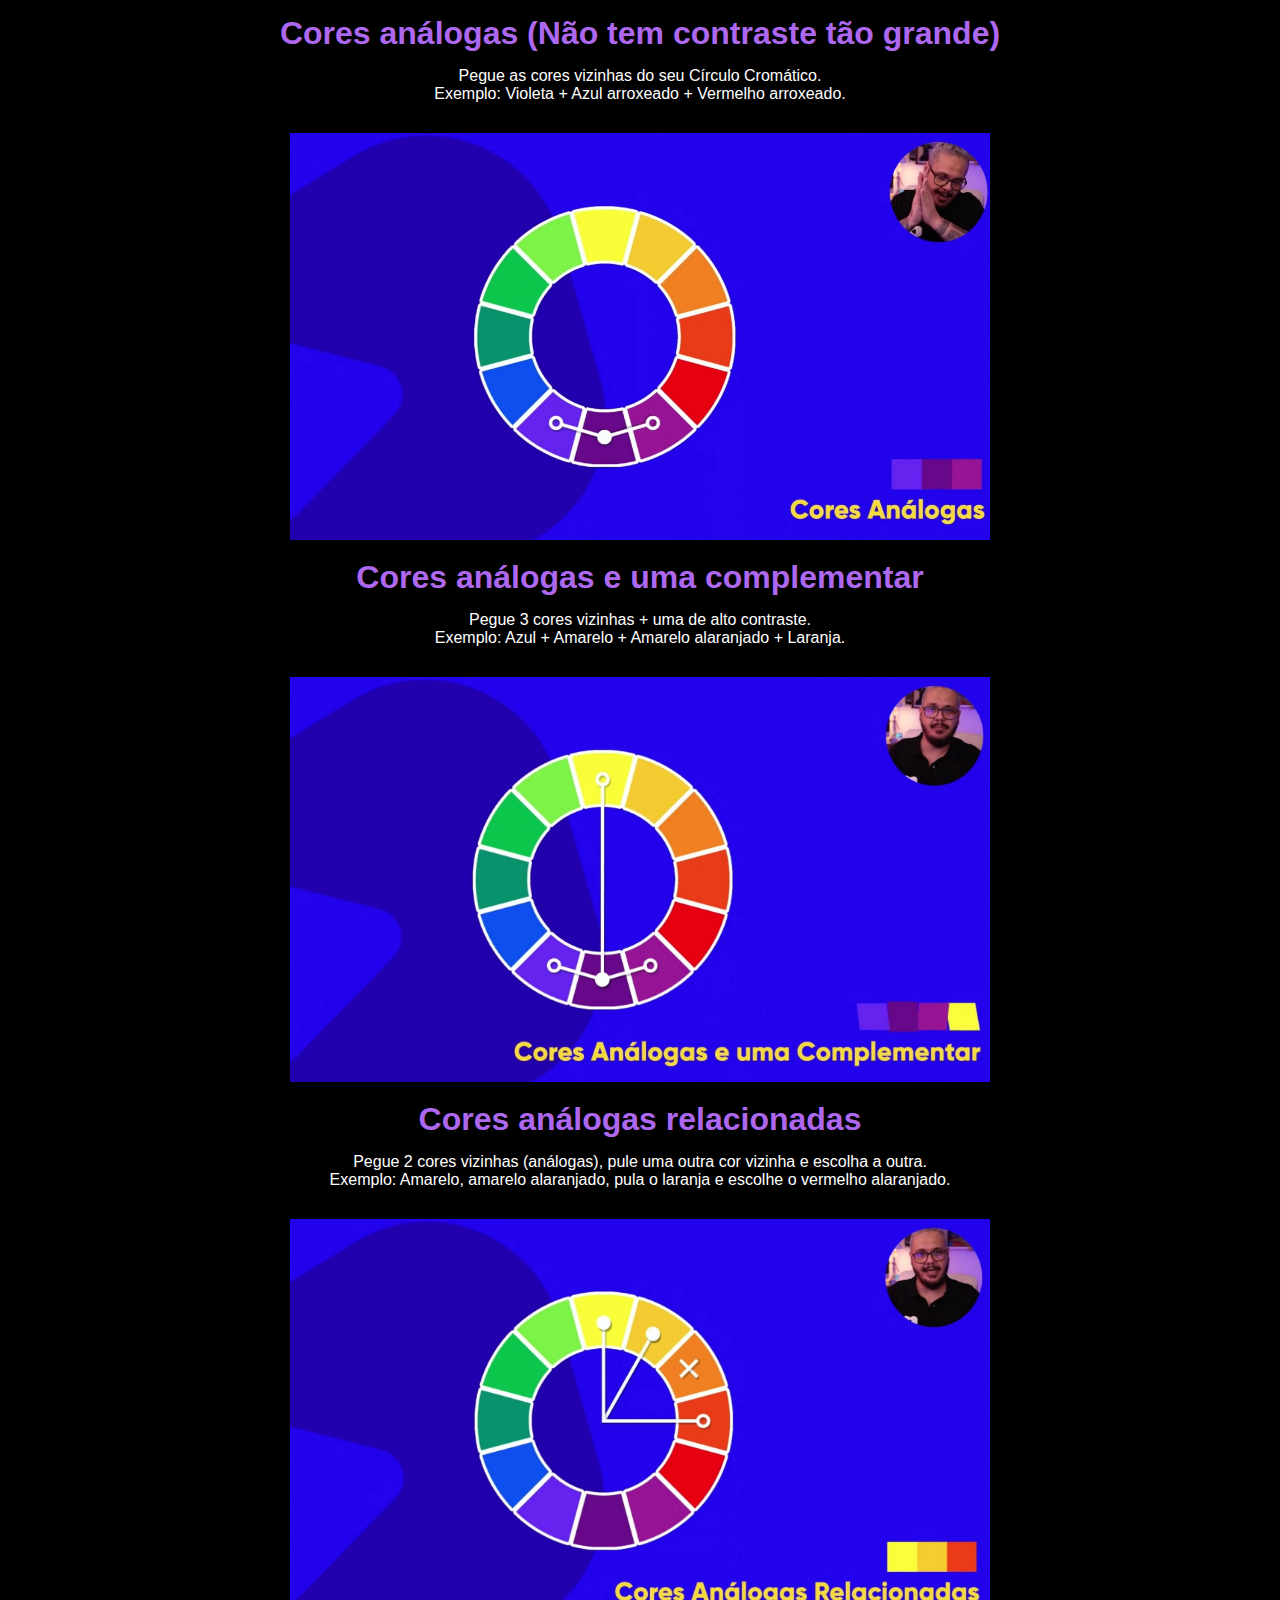
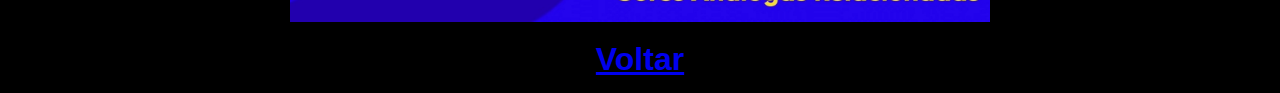
==== analogas.html @ 0d78cdd1 "Adicionando páginas extras" ====
<!DOCTYPE html>
<html lang="pt-br">
<head>
    <meta charset="UTF-8">
    <meta http-equiv="X-UA-Compatible" content="IE=edge">
    <meta name="viewport" content="width=device-width, initial-scale=1.0">
    <link rel="stylesheet" href="style.css">
    <title>All core - Cores análogas</title>
    <link rel="shortcut icon" href="imagens/favicon.ico" type="image/x-icon">
</head>
<body>
    <h1>Cores análogas (Não tem contraste tão grande)</h1>
    <p> Pegue as cores vizinhas do seu Círculo Cromático.<br> Exemplo: Violeta + Azul arroxeado + Vermelho arroxeado.</p>
    <img src="imagens/coresanalogas.jpg" alt="Cores análogas by Gustavo Guanabara">
    
    <h1>Cores análogas e uma complementar</h1>
    <p>Pegue 3 cores vizinhas + uma de alto contraste.<br> Exemplo: Azul + Amarelo + Amarelo alaranjado + Laranja.</p>
    <img src="imagens/coresanalogaseumacomplementar.jpg" alt="Cores análogas e uma complementar by Gustavo Guanabara">

    <h1>Cores análogas relacionadas</h1>
    <p>Pegue 2 cores vizinhas (análogas), pule uma outra cor vizinha e escolha a outra.<br>Exemplo: Amarelo, amarelo alaranjado, pula o laranja e escolhe o vermelho alaranjado.</p>
    <img src="imagens/coresanalogasrelacionadas.jpg" alt="Cores análogas relacionadas by Gustavo Guanabara">

    <h1><a href="index.html">Voltar</a></h1>
</body>
</html>
---- style.css ----
* { margin: 0; padding: 0; }
body {
    background-color: #000000;
    font-family: Arial, Helvetica, sans-serif;
    color:#ffffff;
    text-align: center;
}
.slider {
    display: block;
    height: 703px;
    width: 1250px;
    margin: auto;
    margin-top: 20px;
    position: relative;
}

.slider li {
    list-style: none;
    position: absolute;
}

.slider img {
    margin: auto;
    height: 100%;
    width: 100%;
    vertical-align: top;
    opacity: 0;
    visibility: hidden;
}
.slider input {
    display: none;
}
.slider label {
    background-color: rgb(255, 255, 255);
    bottom: 10px;
    cursor: pointer;
    display: block;
    height: 10px;
    position: absolute;
    width: 10px;
    z-index: 10;
}
.slider li:nth-child(1) label {
    left: 10px;
}

.slider li:nth-child(2) label {
    left: 40px;
}

.slider li input:checked ~ img {
    opacity: 1;
    visibility: visible;
    z-index: 10;
}
img {
    margin-top: 15px;
}
h1 {
    color: #AD68EF;
    margin: 15px;
}
h2 {
    margin: 15px;
}
p{
    margin: 15px;
}
ul.justify {
    text-align: justify;
    margin-left: 23%;
}
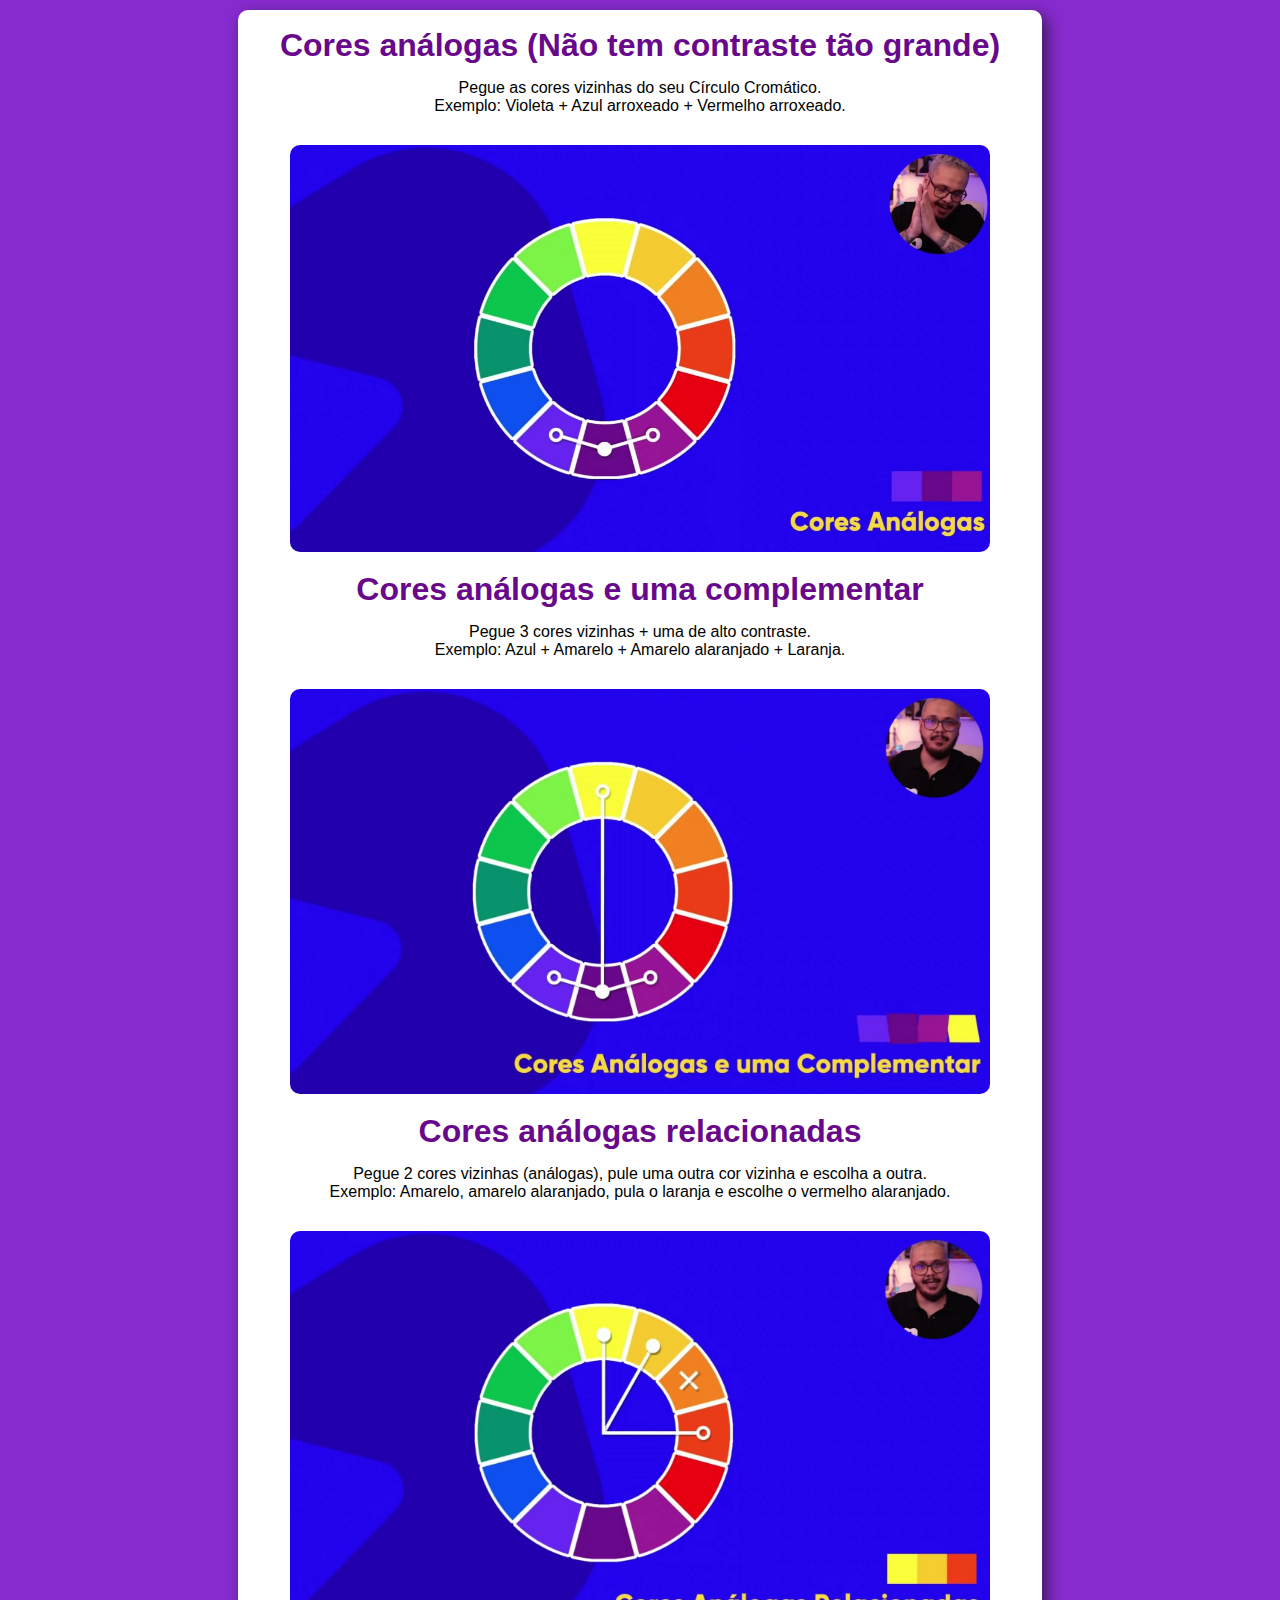
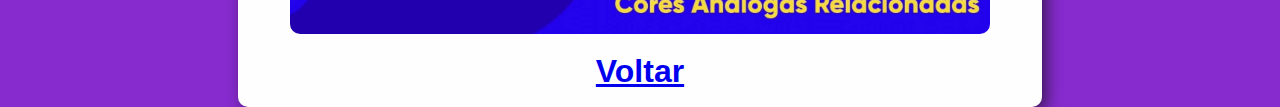
==== commit 65f6e98d: "Aprimorando a estilização do site" ====
--- a/analogas.html
+++ b/analogas.html
@@ -9,18 +9,19 @@
     <link rel="shortcut icon" href="imagens/favicon.ico" type="image/x-icon">
 </head>
 <body>
-    <h1>Cores análogas (Não tem contraste tão grande)</h1>
-    <p> Pegue as cores vizinhas do seu Círculo Cromático.<br> Exemplo: Violeta + Azul arroxeado + Vermelho arroxeado.</p>
-    <img src="imagens/coresanalogas.jpg" alt="Cores análogas by Gustavo Guanabara">
-    
-    <h1>Cores análogas e uma complementar</h1>
-    <p>Pegue 3 cores vizinhas + uma de alto contraste.<br> Exemplo: Azul + Amarelo + Amarelo alaranjado + Laranja.</p>
-    <img src="imagens/coresanalogaseumacomplementar.jpg" alt="Cores análogas e uma complementar by Gustavo Guanabara">
 
-    <h1>Cores análogas relacionadas</h1>
-    <p>Pegue 2 cores vizinhas (análogas), pule uma outra cor vizinha e escolha a outra.<br>Exemplo: Amarelo, amarelo alaranjado, pula o laranja e escolhe o vermelho alaranjado.</p>
-    <img src="imagens/coresanalogasrelacionadas.jpg" alt="Cores análogas relacionadas by Gustavo Guanabara">
-
-    <h1><a href="index.html">Voltar</a></h1>
+    <div class="main">
+        <h1>Cores análogas (Não tem contraste tão grande)</h1>
+        <p> Pegue as cores vizinhas do seu Círculo Cromático.<br> Exemplo: Violeta + Azul arroxeado + Vermelho arroxeado.</p>
+        <img src="imagens/coresanalogas.jpg" alt="Cores análogas by Gustavo Guanabara">
+        
+        <h1>Cores análogas e uma complementar</h1>
+        <p>Pegue 3 cores vizinhas + uma de alto contraste.<br> Exemplo: Azul + Amarelo + Amarelo alaranjado + Laranja.</p>
+        <img src="imagens/coresanalogaseumacomplementar.jpg" alt="Cores análogas e uma complementar by Gustavo Guanabara">
+        <h1>Cores análogas relacionadas</h1>
+        <p>Pegue 2 cores vizinhas (análogas), pule uma outra cor vizinha e escolha a outra.<br>Exemplo: Amarelo, amarelo alaranjado, pula o laranja e escolhe o vermelho alaranjado.</p>
+        <img src="imagens/coresanalogasrelacionadas.jpg" alt="Cores análogas relacionadas by Gustavo Guanabara">
+        <h1><a href="index.html">Voltar</a></h1>
+    </div>
 </body>
 </html>--- a/style.css
+++ b/style.css
@@ -1,17 +1,44 @@
 * { margin: 0; padding: 0; }
+@import url('https://fonts.googleapis.com/css2?family=Lato:ital,wght@0,100;0,300;0,400;0,700;0,900;1,400;1,700;1,900&display=swap');
+@import url('https://fonts.googleapis.com/css2?family=Roboto:ital,wght@0,400;0,500;0,700;0,900;1,400;1,500;1,700;1,900&display=swap');
+
 body {
-    background-color: #000000;
-    font-family: Arial, Helvetica, sans-serif;
-    color:#ffffff;
+    background-color: #872BCF;
+    font-family: 'Lato', sans-serif;
+    color:#010100;
     text-align: center;
+}
+main {
+    background-color: #FEFEFF;
+    font-family: 'Lato', sans-serif;
+    color:#010100;
+    text-align: center;
+    margin: auto;
+}
+.main {
+    background-color: #FEFEFF;
+    font-family: 'Lato', sans-serif;
+    color:#010100;
+    text-align: center;
+    margin-top: 10px !important;
+    margin: auto;
+    border-radius: 10px;
+    box-shadow: 5px 5px 15px rgba(16, 16, 16, 0.626);
+    width: 800px;
+    padding: 2px;
+}
+img {
+    border-radius: 10px;
 }
 .slider {
     display: block;
-    height: 703px;
-    width: 1250px;
+    height: 695px;
+    width: 1214px;
     margin: auto;
     margin-top: 20px;
     position: relative;
+    box-shadow: 5px 5px 15px rgba(16, 16, 16, 0.626);
+    border-radius: 0px;
 }
 
 .slider li {
@@ -26,19 +53,21 @@
     vertical-align: top;
     opacity: 0;
     visibility: hidden;
+    border-radius: 0 !important; 
 }
 .slider input {
     display: none;
 }
 .slider label {
-    background-color: rgb(255, 255, 255);
-    bottom: 10px;
+    background-color: #FEFEFF;
+    bottom: 20px;
     cursor: pointer;
     display: block;
-    height: 10px;
+    height: 12px;
     position: absolute;
-    width: 10px;
+    width: 12px;
     z-index: 10;
+    border-radius: 3px;
 }
 .slider li:nth-child(1) label {
     left: 10px;
@@ -57,7 +86,8 @@
     margin-top: 15px;
 }
 h1 {
-    color: #AD68EF;
+    font-family: Arial, Helvetica, sans-serif;
+    color:#68088B;
     margin: 15px;
 }
 h2 {
@@ -69,4 +99,14 @@
 ul.justify {
     text-align: justify;
     margin-left: 23%;
+}
+ul.conheca {
+    list-style: none;
+    display: flex;
+    flex-wrap: wrap;
+    gap: 20px;
+    margin-left: 10%;
+}
+footer {
+    padding: 20px;
 }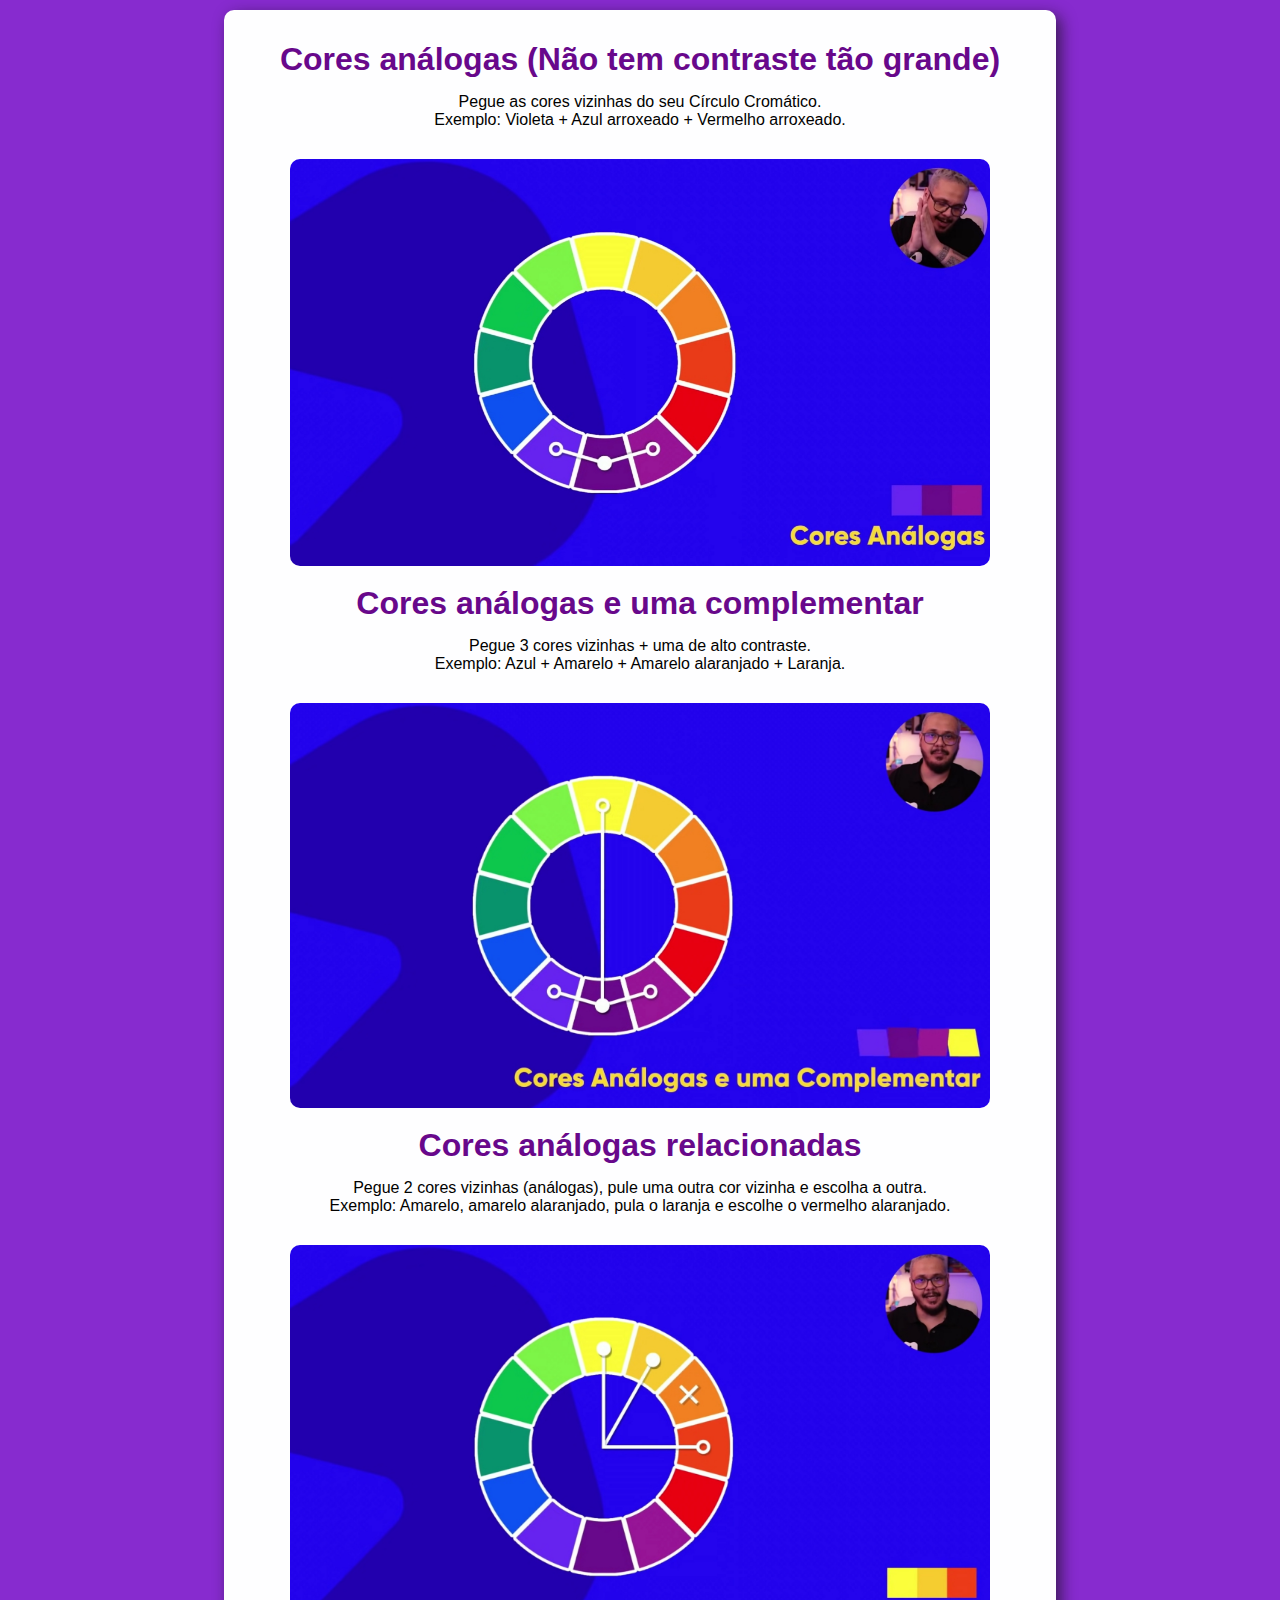
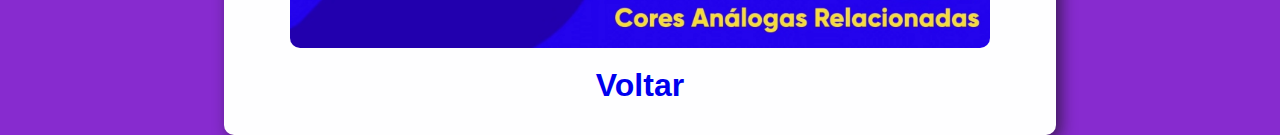
==== commit a28fc0f7: "Adicionando a tag article" ====
--- a/analogas.html
+++ b/analogas.html
@@ -11,16 +11,18 @@
 <body>
 
     <div class="main">
-        <h1>Cores análogas (Não tem contraste tão grande)</h1>
-        <p> Pegue as cores vizinhas do seu Círculo Cromático.<br> Exemplo: Violeta + Azul arroxeado + Vermelho arroxeado.</p>
-        <img src="imagens/coresanalogas.jpg" alt="Cores análogas by Gustavo Guanabara">
-        
-        <h1>Cores análogas e uma complementar</h1>
-        <p>Pegue 3 cores vizinhas + uma de alto contraste.<br> Exemplo: Azul + Amarelo + Amarelo alaranjado + Laranja.</p>
-        <img src="imagens/coresanalogaseumacomplementar.jpg" alt="Cores análogas e uma complementar by Gustavo Guanabara">
-        <h1>Cores análogas relacionadas</h1>
-        <p>Pegue 2 cores vizinhas (análogas), pule uma outra cor vizinha e escolha a outra.<br>Exemplo: Amarelo, amarelo alaranjado, pula o laranja e escolhe o vermelho alaranjado.</p>
-        <img src="imagens/coresanalogasrelacionadas.jpg" alt="Cores análogas relacionadas by Gustavo Guanabara">
+        <article>
+            <h1>Cores análogas (Não tem contraste tão grande)</h1>
+            <p>Pegue as cores vizinhas do seu Círculo Cromático.<br> Exemplo: Violeta + Azul arroxeado + Vermelho arroxeado.</p>
+            <img src="imagens/coresanalogas.jpg" alt="Cores análogas by Gustavo Guanabara">
+            
+            <h1>Cores análogas e uma complementar</h1>
+            <p>Pegue 3 cores vizinhas + uma de alto contraste.<br> Exemplo: Azul + Amarelo + Amarelo alaranjado + Laranja.</p>
+            <img src="imagens/coresanalogaseumacomplementar.jpg" alt="Cores análogas e uma complementar by Gustavo Guanabara">
+            <h1>Cores análogas relacionadas</h1>
+            <p>Pegue 2 cores vizinhas (análogas), pule uma outra cor vizinha e escolha a outra.<br> Exemplo: Amarelo, amarelo alaranjado, pula o laranja e escolhe o vermelho alaranjado.</p>
+            <img src="imagens/coresanalogasrelacionadas.jpg" alt="Cores análogas relacionadas by Gustavo Guanabara">
+        </article>
         <h1><a href="index.html">Voltar</a></h1>
     </div>
 </body>
--- a/style.css
+++ b/style.css
@@ -1,6 +1,30 @@
 * { margin: 0; padding: 0; }
 @import url('https://fonts.googleapis.com/css2?family=Lato:ital,wght@0,100;0,300;0,400;0,700;0,900;1,400;1,700;1,900&display=swap');
 @import url('https://fonts.googleapis.com/css2?family=Roboto:ital,wght@0,400;0,500;0,700;0,900;1,400;1,500;1,700;1,900&display=swap');
+
+
+@-webkit-keyframes scale-up-center {
+
+    0% {
+        -webkit-transform: scale(0.7);
+        transform: scale(0.7);
+    }
+    100% {
+    -webkit-transform: scale(1);
+        transform: scale(1);
+    }
+}
+@keyframes scale-up-center {
+
+    0% {
+        -webkit-transform: scale(0.7);
+        transform: scale(0.7);
+    }
+    100% {
+    -webkit-transform: scale(1);
+        transform: scale(1);
+    }
+}
 
 body {
     background-color: #872BCF;
@@ -25,12 +49,12 @@
     border-radius: 10px;
     box-shadow: 5px 5px 15px rgba(16, 16, 16, 0.626);
     width: 800px;
-    padding: 2px;
+    padding: 1rem;
 }
 img {
     border-radius: 10px;
 }
-.slider {
+section {
     display: block;
     height: 695px;
     width: 1214px;
@@ -38,7 +62,7 @@
     margin-top: 20px;
     position: relative;
     box-shadow: 5px 5px 15px rgba(16, 16, 16, 0.626);
-    border-radius: 0px;
+    border-radius: 2px;
 }
 
 .slider li {
@@ -85,6 +109,15 @@
 img {
     margin-top: 15px;
 }
+a {
+    text-decoration: none;
+}
+a:hover {
+    text-decoration: underline;
+}
+a:active{
+    color: #8e38d0;
+}
 h1 {
     font-family: Arial, Helvetica, sans-serif;
     color:#68088B;
@@ -98,15 +131,83 @@
 }
 ul.justify {
     text-align: justify;
-    margin-left: 23%;
+    margin: 0% 15% 0% 22%;
 }
 ul.conheca {
     list-style: none;
     display: flex;
+    justify-content: center;
     flex-wrap: wrap;
-    gap: 20px;
-    margin-left: 10%;
-}
-footer {
-    padding: 20px;
-}+    gap: 2em;
+    margin: auto;
+}
+img.conheca {
+    margin:0rem 4rem;
+    filter: blur(1px);
+    display: inline-block;
+}
+img.conheca:hover {
+    filter: blur(0px);
+}
+img.conheca:active {
+    -webkit-animation: scale-up-center 0.6s cubic-bezier(0.390, 0.575, 0.565, 1.000) both;
+	animation: scale-up-center 0.4s cubic-bezier(0.390, 0.575, 0.565, 1.000) both;
+}
+footer{
+    padding:2em;
+    margin: 0;
+}
+@media screen and (max-width: 768px) {
+    img, iframe, main, .main{
+        max-width: 100%;
+        max-height: 100%;
+        padding: 0;
+        align-items: center;
+    }
+    section{
+        max-width: 100%;
+        max-height: 395px;
+    }
+@media screen and (max-width: 600px) {
+    img, iframe, main, .main{
+        max-width: 100%;
+        max-height: 100%;
+        padding: 0;
+        align-items: center;
+    }
+    section{
+        max-width: 100%;
+        max-height: 300px;
+}
+@media screen and (max-width: 412px) {
+    img, iframe, main, .main{
+        max-width: 100%;
+        max-height: 100%;
+        padding: 0;
+        align-items: center;
+    }
+    section{
+        max-width: 100%;
+        max-height: 200px;
+}
+@media screen and (max-width: 360px) {
+    img, iframe, main, .main{
+        max-width: 90%;
+        max-height: 90%;
+        padding: 0;
+        align-items: center;
+    }
+    section{
+        max-width: 100%;
+        max-height: 180px;
+}
+.slider label {
+    display: block;
+    height: 8px;
+    position: absolute;
+    width: 8px;
+    z-index: 8;
+    border-radius: 1px;
+    margin-left, margin-right: 8%;
+    padding: 1px;
+}}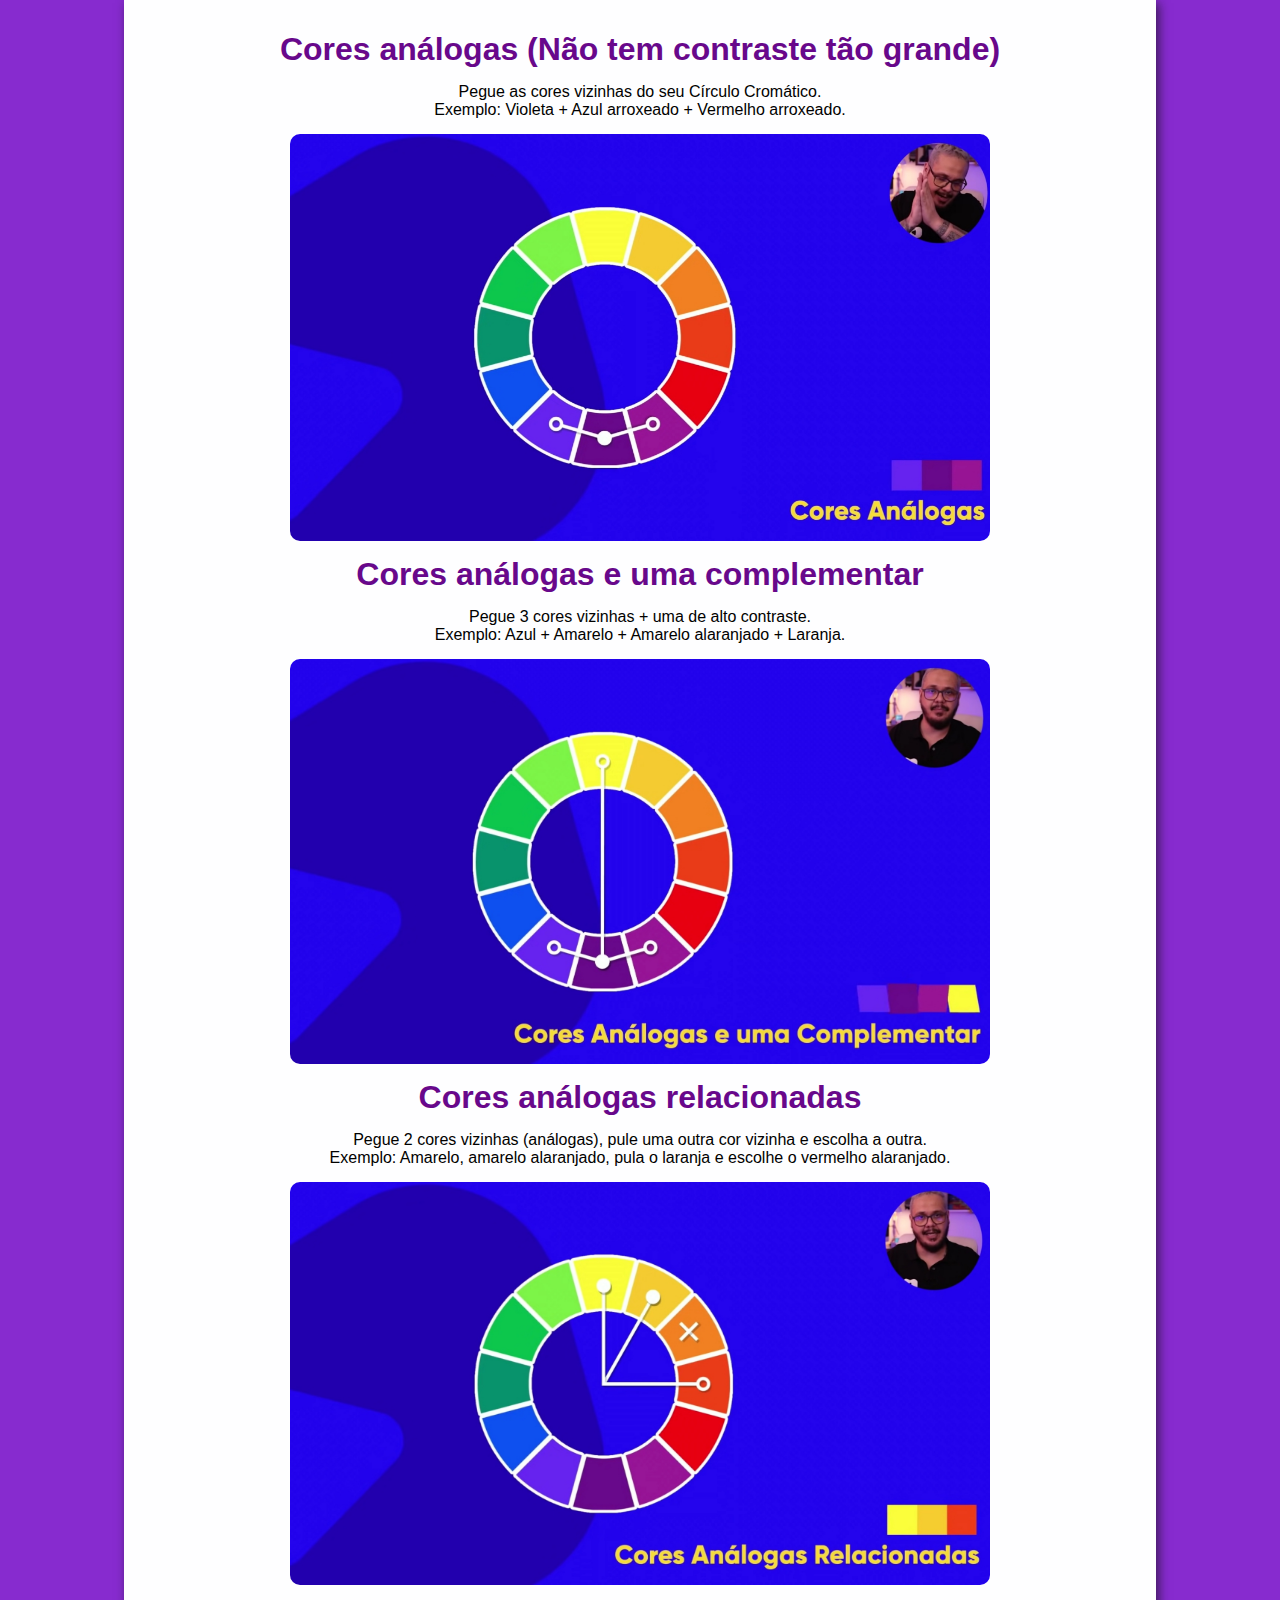
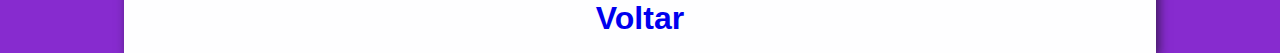
==== commit 7e5447a5: "Adicionando Barra de navegação" ====
--- a/analogas.html
+++ b/analogas.html
@@ -10,7 +10,7 @@
 </head>
 <body>
 
-    <div class="main">
+    <main>
         <article>
             <h1>Cores análogas (Não tem contraste tão grande)</h1>
             <p>Pegue as cores vizinhas do seu Círculo Cromático.<br> Exemplo: Violeta + Azul arroxeado + Vermelho arroxeado.</p>
@@ -24,6 +24,6 @@
             <img src="imagens/coresanalogasrelacionadas.jpg" alt="Cores análogas relacionadas by Gustavo Guanabara">
         </article>
         <h1><a href="index.html">Voltar</a></h1>
-    </div>
+    </main>
 </body>
 </html>--- a/style.css
+++ b/style.css
@@ -1,7 +1,9 @@
-* { margin: 0; padding: 0; }
-@import url('https://fonts.googleapis.com/css2?family=Lato:ital,wght@0,100;0,300;0,400;0,700;0,900;1,400;1,700;1,900&display=swap');
-@import url('https://fonts.googleapis.com/css2?family=Roboto:ital,wght@0,400;0,500;0,700;0,900;1,400;1,500;1,700;1,900&display=swap');
-
+* { 
+    margin: 0; padding: 0; 
+}
+@charset "UTF-8";
+
+@import url('https://fonts.googleapis.com/css2?family=Prompt:ital,wght@0,300;0,400;0,700;1,300;1,700&display=swap');
 
 @-webkit-keyframes scale-up-center {
 
@@ -25,59 +27,74 @@
         transform: scale(1);
     }
 }
-
+:root {
+    --cor0:#8e38d0;
+    --cor1:#872BCF;
+    --cor2:#68088B;
+
+    --fonte-padrao: Arial, Verdana, Helvetica, sans-serif;
+    --fonte-destaque: 'Prompt', sans-serif;
+}
 body {
-    background-color: #872BCF;
-    font-family: 'Lato', sans-serif;
+    background-color: var(--cor1);
+    font-family: var(--fonte-padrao);
     color:#010100;
     text-align: center;
 }
+nav{
+    background-color: var(--cor1);
+    padding: 15px;
+    border-radius: 5px;
+}
+nav > a{
+    color: #fff;
+    padding: 3px;
+    text-decoration: none;
+    font-weight: bold;
+    transition-duration: .5s;
+}
+nav > a:hover{
+    background-color: var(--cor0);
+    color: #fff;
+}
 main {
+    min-width: 300px;
+    max-width: 1000px;
+    margin: auto;
+    padding: 1rem;
     background-color: #FEFEFF;
-    font-family: 'Lato', sans-serif;
+    font-family: var(--fonte-padrao);
     color:#010100;
-    text-align: center;
-    margin: auto;
-}
-.main {
-    background-color: #FEFEFF;
-    font-family: 'Lato', sans-serif;
-    color:#010100;
-    text-align: center;
-    margin-top: 10px !important;
-    margin: auto;
-    border-radius: 10px;
-    box-shadow: 5px 5px 15px rgba(16, 16, 16, 0.626);
-    width: 800px;
-    padding: 1rem;
+    box-shadow: 3px 3px 10px rgba(16, 16, 16, 0.626);
 }
 img {
     border-radius: 10px;
-}
-section {
-    display: block;
-    height: 695px;
-    width: 1214px;
-    margin: auto;
-    margin-top: 20px;
+    margin: auto;
+    display: block ;
+}
+header {
+    min-width: 300px;
+    max-width: 1000px;
+    margin: auto;
+    padding: 1rem;
+    height: 560px;
     position: relative;
-    box-shadow: 5px 5px 15px rgba(16, 16, 16, 0.626);
-    border-radius: 2px;
 }
 
 .slider li {
     list-style: none;
     position: absolute;
+    min-width: 300px;
+    max-width: 1000px;
 }
 
 .slider img {
     margin: auto;
-    height: 100%;
     width: 100%;
-    vertical-align: top;
     opacity: 0;
     visibility: hidden;
-    border-radius: 0 !important; 
+    box-shadow: 2px 2px 2px black;
+    display: block;
 }
 .slider input {
     display: none;
@@ -106,9 +123,6 @@
     visibility: visible;
     z-index: 10;
 }
-img {
-    margin-top: 15px;
-}
 a {
     text-decoration: none;
 }
@@ -116,12 +130,13 @@
     text-decoration: underline;
 }
 a:active{
-    color: #8e38d0;
+    color: var(--cor0);
 }
 h1 {
-    font-family: Arial, Helvetica, sans-serif;
-    color:#68088B;
-    margin: 15px;
+    font-size: 2em;
+    font-family: var(--fonte-destaque);
+    color:var(--cor2);
+    margin: 15px 0px 0px 0px;
 }
 h2 {
     margin: 15px;
@@ -140,14 +155,10 @@
     flex-wrap: wrap;
     gap: 2em;
     margin: auto;
-}
+} 
 img.conheca {
     margin:0rem 4rem;
-    filter: blur(1px);
-    display: inline-block;
-}
-img.conheca:hover {
-    filter: blur(0px);
+    display: block;
 }
 img.conheca:active {
     -webkit-animation: scale-up-center 0.6s cubic-bezier(0.390, 0.575, 0.565, 1.000) both;
@@ -200,14 +211,4 @@
     section{
         max-width: 100%;
         max-height: 180px;
-}
-.slider label {
-    display: block;
-    height: 8px;
-    position: absolute;
-    width: 8px;
-    z-index: 8;
-    border-radius: 1px;
-    margin-left, margin-right: 8%;
-    padding: 1px;
-}}+}